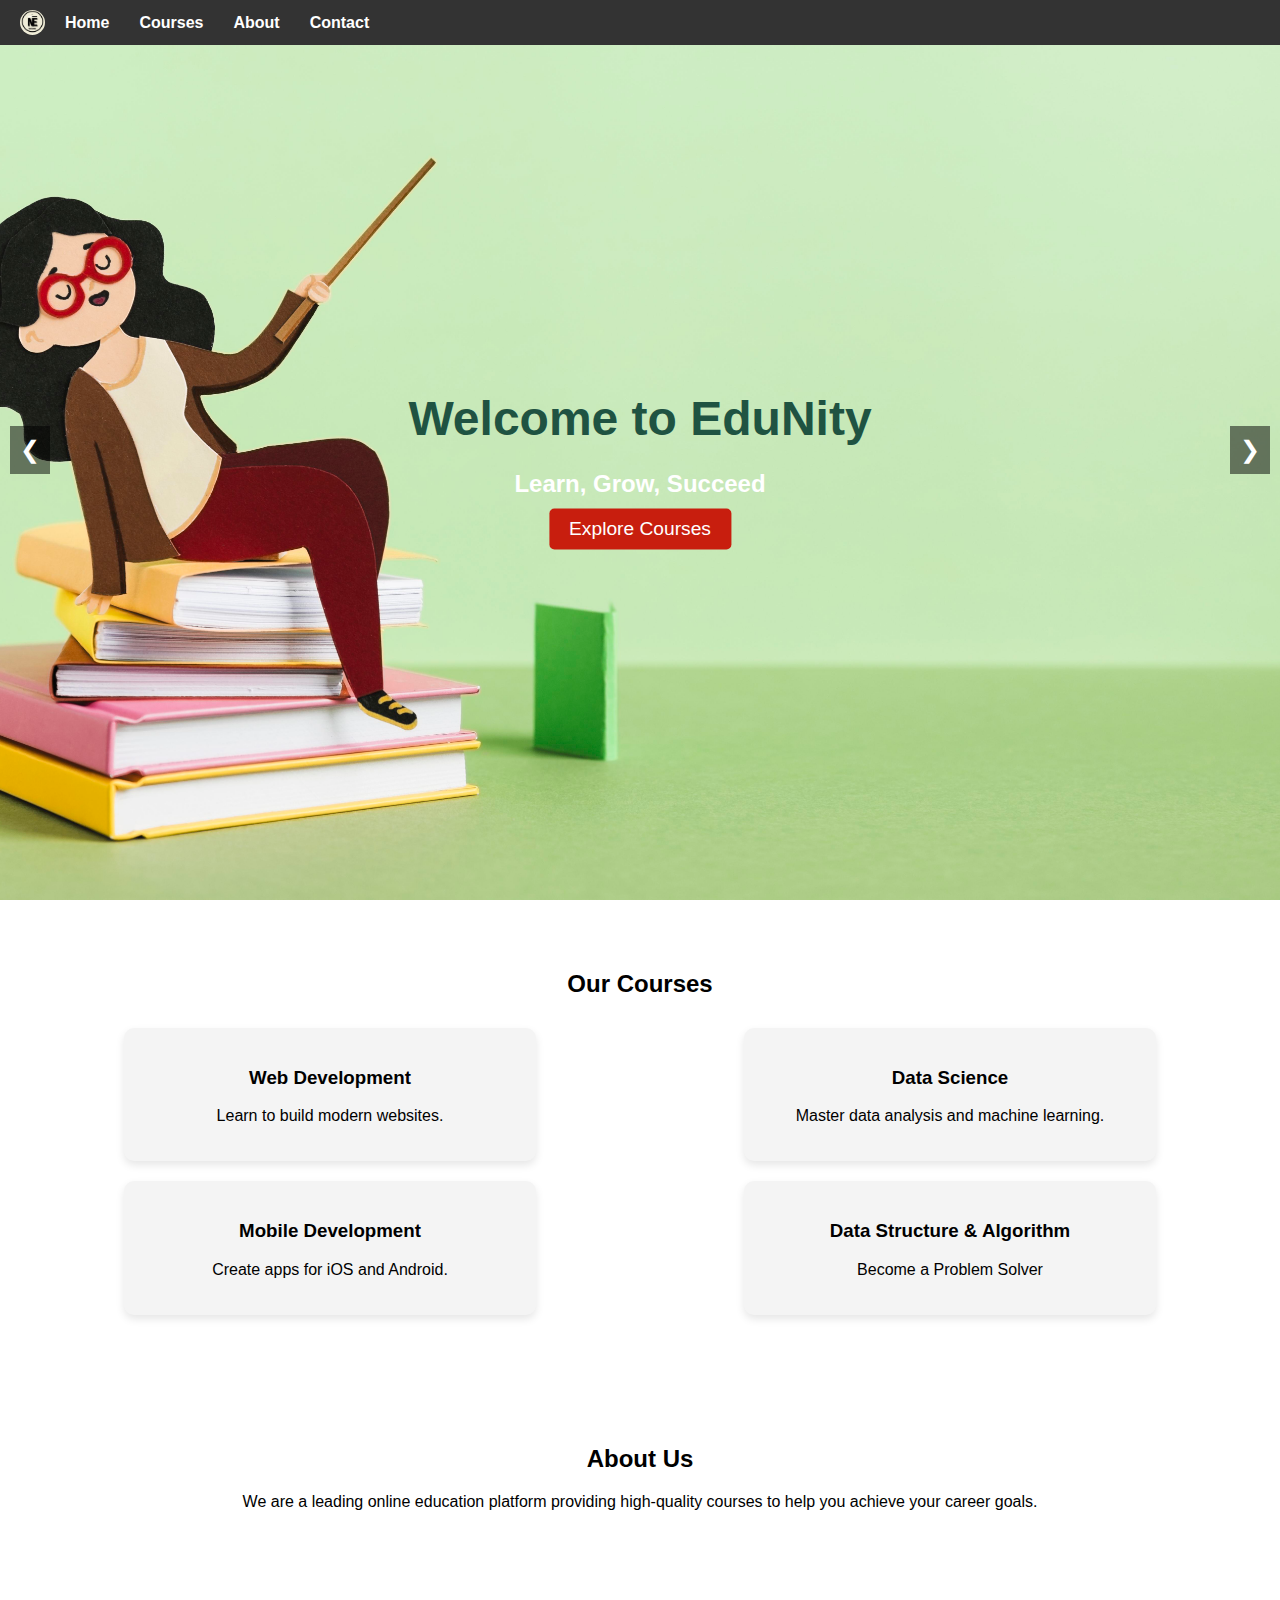
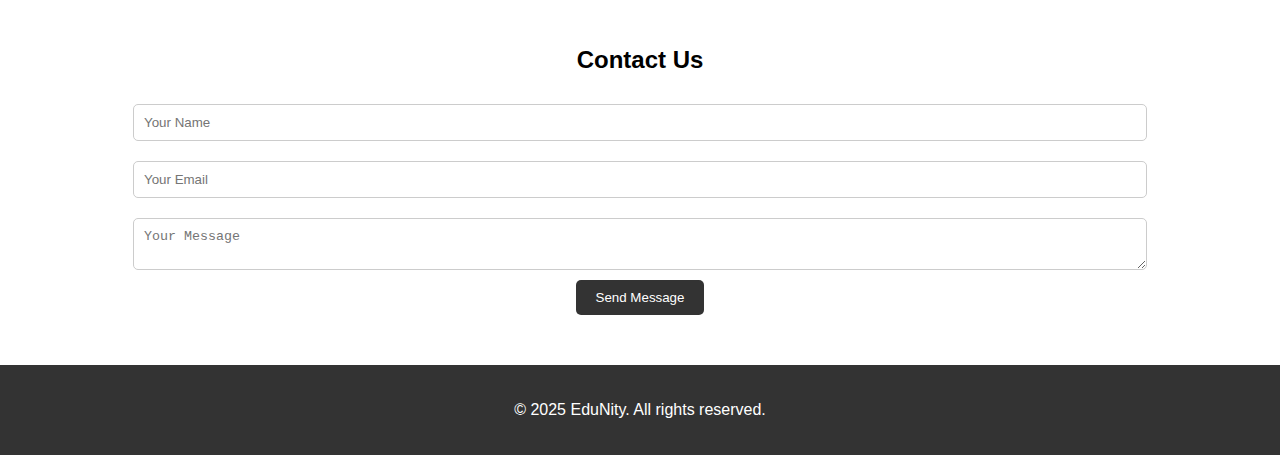
==== index.html @ 4e59dcf2 "Added all of the files" ====
<!DOCTYPE html>
<html lang="en">
<head>
    <meta charset="UTF-8">
    <meta name="viewport" content="width=device-width, initial-scale=1.0">
    <title>EduNity</title>
    <link rel="stylesheet" href="style.css">
</head>
<body>
    <header>
        <nav>
            <img src="Untitled-1 (2).png" id="logo">
            <ul class="nav-links">
                <li><a href="#home">Home</a></li>
                <li><a href="#courses">Courses</a></li>
                <li><a href="#about">About</a></li>
                <li><a href="#contact">Contact</a></li>
            </ul>
            <div class="menu-toggle" id="mobile-menu">
                <span class="bar"></span>
                <span class="bar"></span>
                <span class="bar"></span>
            </div>
        </nav>
    </header>

    <section id="home" class="hero">
        <div class="carousel">
            <div class="carousel-inner">
                <div class="carousel-item active">
                    <img src="front-view-education-day-concept.jpg" alt="Slide 1">
                </div>
                <div class="carousel-item">
                    <img src="front-view-education-day-concept.jpg" alt="Slide 2">
                </div>
                <div class="carousel-item">
                    <img src="front-view-education-day-concept.jpg" alt="Slide 3">
                </div>
            </div>
            <button class="carousel-control prev" onclick="prevSlide()">&#10094;</button>
            <button class="carousel-control next" onclick="nextSlide()">&#10095;</button>
        </div>
        <div class="hero-content">
            <h1>Welcome to EduNity</h1>
            <p>Learn, Grow, Succeed</p>
            <a href="#courses" class="cta">Explore Courses</a>
        </div>
    </section>

    <section id="courses" class="courses">
        <h2>Our Courses</h2>
        <div class="course-grid">
            <div class="course-card">
                <h3>Web Development</h3>
                <p>Learn to build modern websites.</p>
            </div>
            <div class="course-card">
                <h3>Data Science</h3>
                <p>Master data analysis and machine learning.</p>
            </div>
            <div class="course-card">
                <h3>Mobile Development</h3>
                <p>Create apps for iOS and Android.</p>
            </div>
            <div class="course-card">
                <h3>Data Structure & Algorithm</h3>
                <p>Become a Problem Solver</p>
            </div>
        </div>
    </section>

    <section id="about" class="about">
        <h2>About Us</h2>
        <p>We are a leading online education platform providing high-quality courses to help you achieve your career goals.</p>
    </section>

    <section id="contact" class="contact">
        <h2>Contact Us</h2>
        <form id="contact-form">
            <input type="text" id="name" placeholder="Your Name" required>
            <input type="email" id="email" placeholder="Your Email" required>
            <textarea id="message" placeholder="Your Message" required></textarea>
            <button type="submit">Send Message</button>
        </form>
    </section>

    <footer>
        <p>&copy; 2025 EduNity. All rights reserved.</p>
    </footer>

    <script src="script.js"></script>
</body>
</html>
---- style.css ----
/* General Styles */
body {
    font-family: Arial, sans-serif;
    margin: 0  ;
    padding: 0;
    box-sizing: border-box;
}

header {
    background: #333;
    color: #fff;
    padding: 10px 20px;
    width: 100vw;
    display: flex;
    justify-content: space-between;
    align-items: center;
    position: fixed;
    z-index: 10;
}
nav{
    display: flex;
    align-items: center;
}

#logo {
    height:25px;
    width: 25px;
    border-radius: 50%;
    margin-right: 20px;
}
nav ul {
    list-style: none;
    display: flex;
    align-items: center;
    margin: 0;
    padding: 0;
}

nav ul li {
    margin-right: 30px;
}

nav ul li a {
    color: #fff;
    text-decoration: none;
    font-weight: bold;
    transition: transform 0.3s ease;
}
nav ul li a:hover{
    color: #ccc;
}

.menu-toggle {
    display: none;
    flex-direction: column;
    cursor: pointer;
}

.menu-toggle .bar {
    height: 3px;
    width: 25px;
    background-color: #fff;
    margin: 4px 0;
}
/* Carousel Styles */
.carousel {
    position: relative;
    width: 100%;
    height: 100vh;
    overflow: hidden;
    z-index: 5;
}

.carousel-inner {
    display: flex;
    transition: transform 0.5s ease-in-out;
}

.carousel-item {
    min-width: 100%;
    box-sizing: border-box;
}

.carousel-item img {
    width: 100%;
    height: 100vh;
    object-fit: cover;
}

.carousel-control {
    position: absolute;
    top: 50%;
    transform: translateY(-50%);
    background-color: rgba(0, 0, 0, 0.5);
    color: white;
    border: none;
    padding: 10px;
    cursor: pointer;
    font-size: 24px;
    z-index: 10;
}

.carousel-control.prev {
    left: 10px;
}

.carousel-control.next {
    right: 10px;
}

.hero-content {
    position: absolute;
    top: 50%;
    left: 50%;
    transform: translate(-50%, -50%);
    text-align: center;
    color: white;
    z-index: 5;
}

.hero {
    background: url('https://via.placeholder.com/1500') no-repeat center center/cover;
    height: 100vh;
    display: flex;
    justify-content: center;
    align-items: center;
    color: #fff;
    text-align: center;
}

.hero-content h1 {
    font-size: 3rem;
    margin-bottom: 10px;
    color: rgb(31, 83, 66);
    font-weight: 900;
}

.hero-content p {
    font-size: 1.5rem;
    margin-bottom: 20px;
    font-weight: 900;
}

.cta {
    background: #c81e0e;
    color: #fff;
    padding: 10px 20px;
    text-decoration: none;
    border-radius: 5px;
    font-size: 1.2rem;
}

.cta:hover{
    background: rgb(179, 2, 2);
}

.courses {
    padding: 50px 20px;
    text-align: center;
}

.course-grid {
    display: flex;
    justify-content: space-around;
    flex-wrap: wrap;
}

.course-card {
    background: #f4f4f4;
    padding: 20px;
    margin: 10px;
    border-radius: 10px;
    width: 30%;
    box-shadow: 0 4px 8px rgba(0, 0, 0, 0.1);
    transition: transform 0.3s ease;
}

.course-card:hover {
    transform: translateY(-10px);
}

.about, .contact {
    padding: 50px 20px;
    text-align: center;
}

.contact form {
    display: flex;
    flex-direction: column;
    align-items: center;
}

.contact form input, .contact form textarea {
    width: 80%;
    padding: 10px;
    margin: 10px 0;
    border: 1px solid #ccc;
    border-radius: 5px;
}

.contact form button {
    background: #333;
    color: #fff;
    padding: 10px 20px;
    border: none;
    border-radius: 5px;
    cursor: pointer;
}

.contact form button:hover{
    background: #101010;
}

footer {
    background: #333;
    color: #fff;
    text-align: center;
    padding: 20px;
}

/* Responsive Styles */
@media (max-width: 768px) {
    .menu-toggle {
        display: flex;
    }

    .nav-links {
        display: none;
        flex-direction: column;
        width: 100%;
    }

    .nav-links.active {
        display: flex;
    }

    .course-card {
        width: 100%;
    }
}
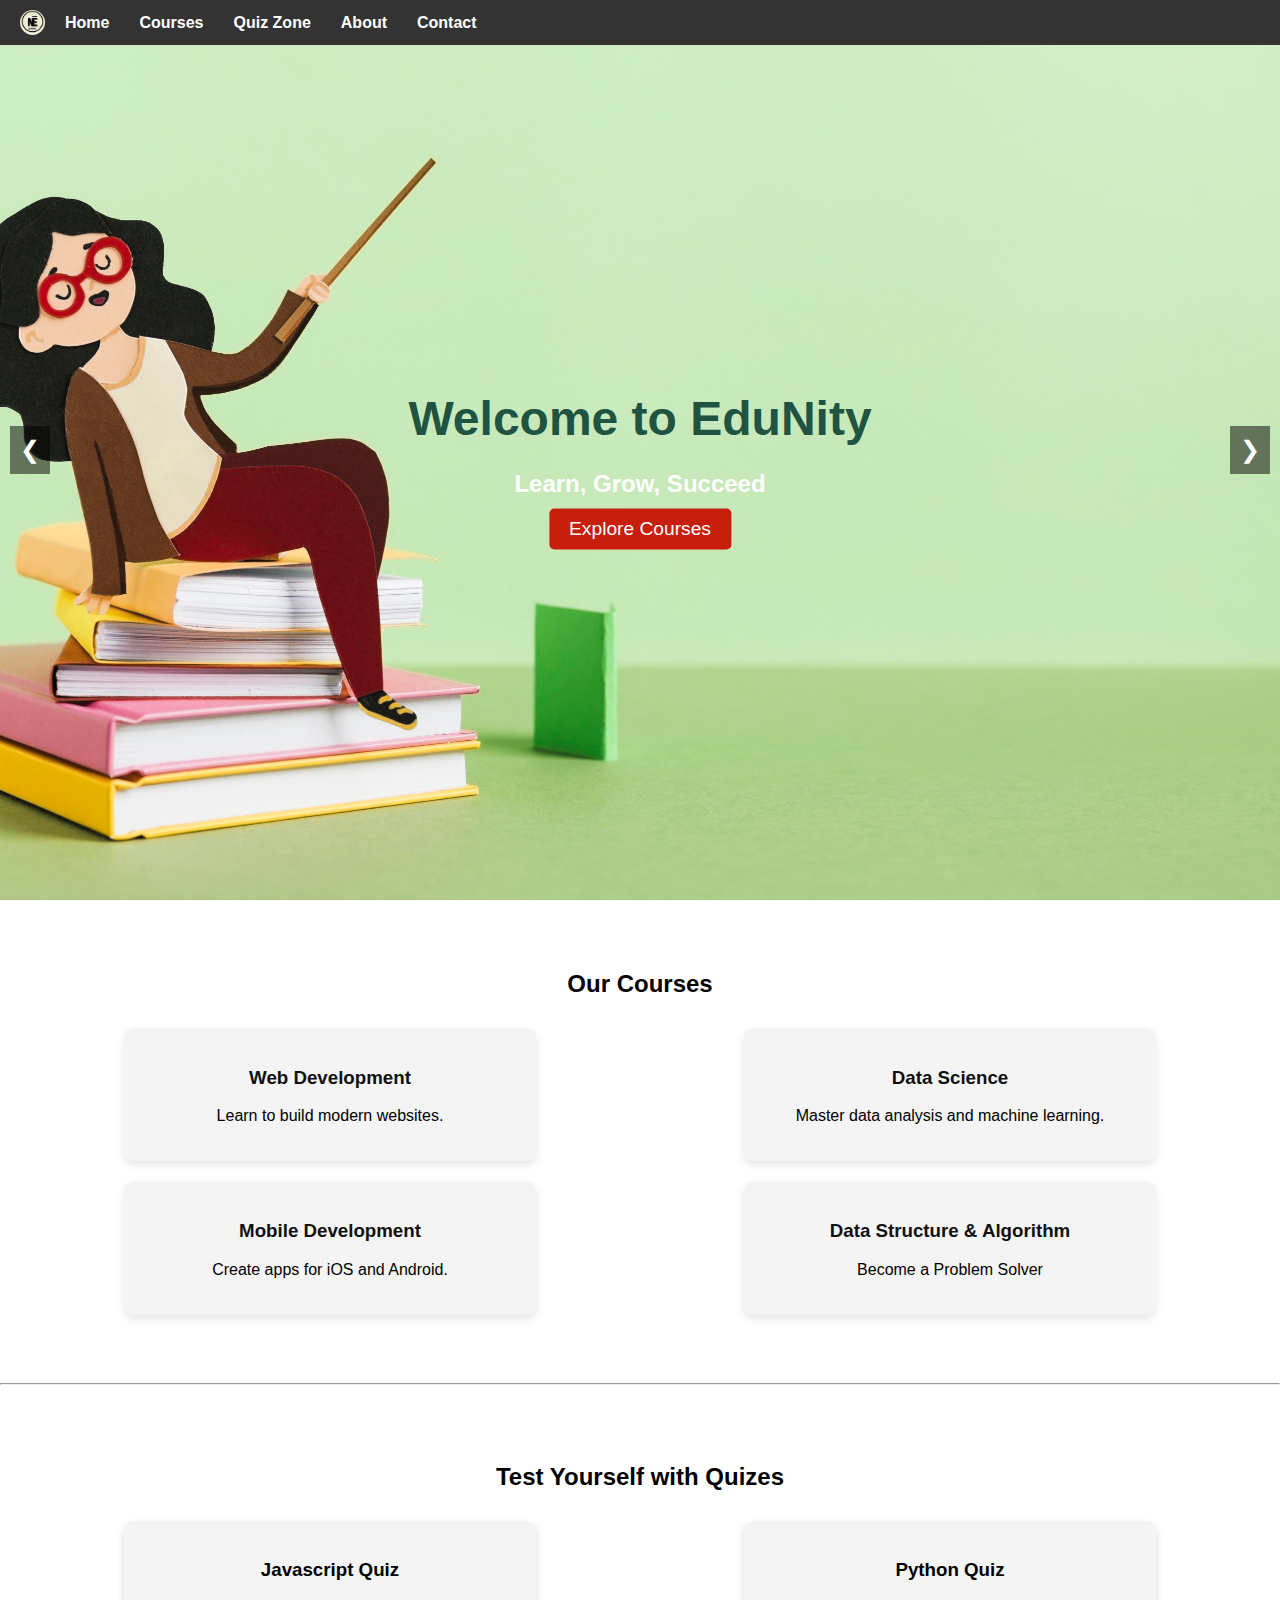
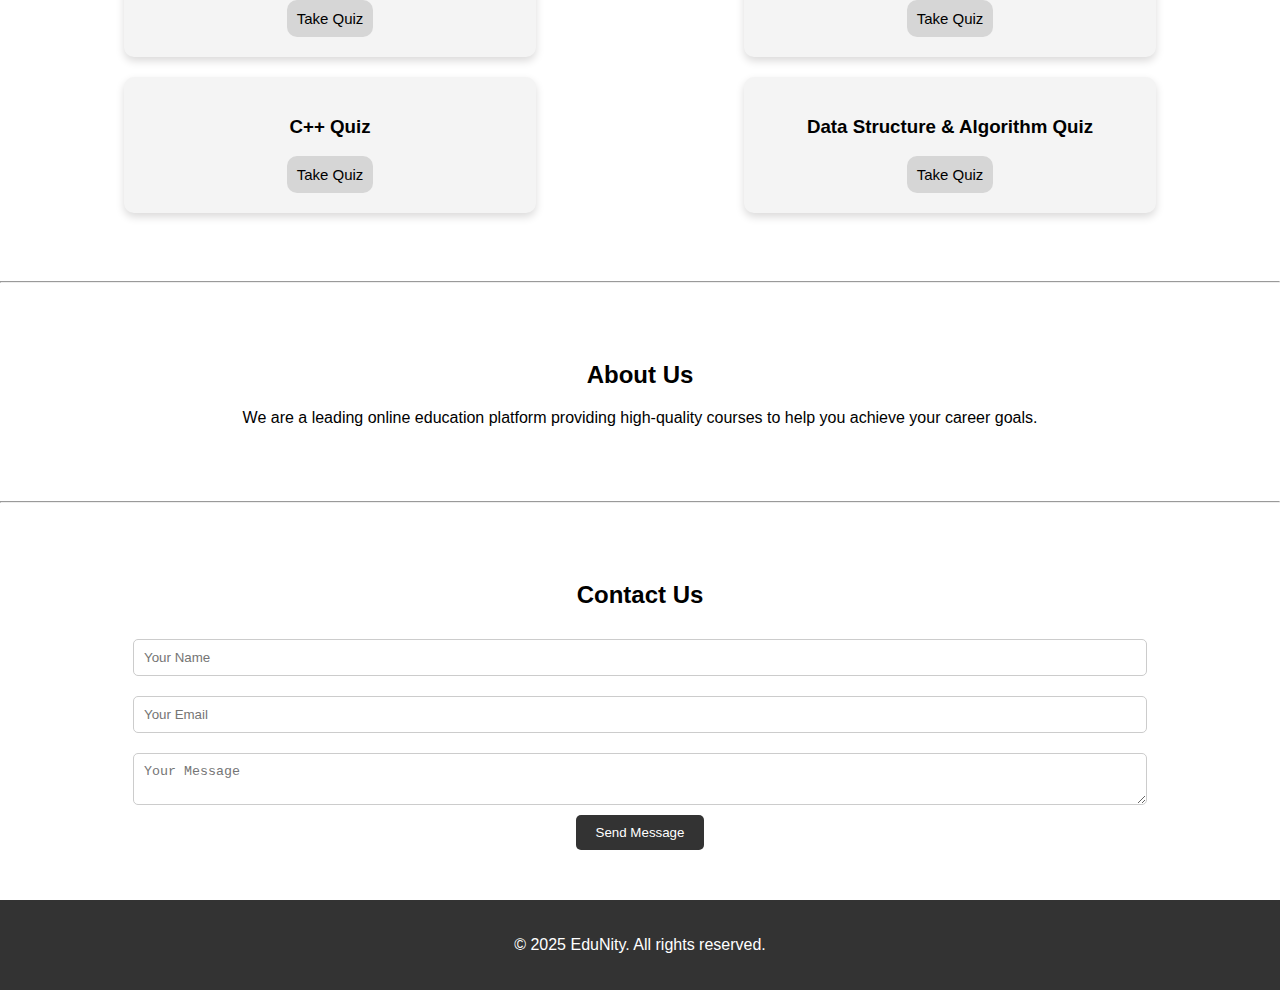
==== commit 39d2b242: "all of the files are added" ====
--- a/index.html
+++ b/index.html
@@ -9,12 +9,14 @@
 <body>
     <header>
         <nav>
-            <img src="Untitled-1 (2).png" id="logo">
+            <img src="images\Untitled-1 (2).png" id="logo">
             <ul class="nav-links">
                 <li><a href="#home">Home</a></li>
                 <li><a href="#courses">Courses</a></li>
+                <li><a href="#quizes">Quiz Zone</a></li>
                 <li><a href="#about">About</a></li>
                 <li><a href="#contact">Contact</a></li>
+                
             </ul>
             <div class="menu-toggle" id="mobile-menu">
                 <span class="bar"></span>
@@ -28,13 +30,13 @@
         <div class="carousel">
             <div class="carousel-inner">
                 <div class="carousel-item active">
-                    <img src="front-view-education-day-concept.jpg" alt="Slide 1">
+                    <img src="images\front-view-education-day-concept.jpg" alt="Slide 1">
                 </div>
                 <div class="carousel-item">
-                    <img src="front-view-education-day-concept.jpg" alt="Slide 2">
+                    <img src="images\front-view-education-day-concept.jpg" alt="Slide 2">
                 </div>
                 <div class="carousel-item">
-                    <img src="front-view-education-day-concept.jpg" alt="Slide 3">
+                    <img src="images\front-view-education-day-concept.jpg" alt="Slide 3">
                 </div>
             </div>
             <button class="carousel-control prev" onclick="prevSlide()">&#10094;</button>
@@ -46,34 +48,60 @@
             <a href="#courses" class="cta">Explore Courses</a>
         </div>
     </section>
-
     <section id="courses" class="courses">
         <h2>Our Courses</h2>
         <div class="course-grid">
             <div class="course-card">
-                <h3>Web Development</h3>
+                <a href="wdcourse" class="course-link"><h3>Web Development</h3></a>
                 <p>Learn to build modern websites.</p>
             </div>
             <div class="course-card">
-                <h3>Data Science</h3>
+                <a href="dscourse" class="course-link"><h3>Data Science</h3></a>
                 <p>Master data analysis and machine learning.</p>
             </div>
             <div class="course-card">
-                <h3>Mobile Development</h3>
+                <a href="mdcourse" class="course-link"><h3>Mobile Development</h3></a>
                 <p>Create apps for iOS and Android.</p>
             </div>
             <div class="course-card">
-                <h3>Data Structure & Algorithm</h3>
+                <a href="dsacourse" class="course-link"><h3>Data Structure & Algorithm</h3></a>
                 <p>Become a Problem Solver</p>
             </div>
         </div>
     </section>
 
+<hr>
+    <section id="quizes" class="quizes">
+        <h2 id="heading">Test Yourself with Quizes</h2>
+        <div class="quizes-grid">
+            <div class="quizes-card">
+                <h3>Javascript Quiz</h3>
+                <a href="quizes\jsquiz\jsq.html"><button class="btn" id="jsBtn">Take Quiz</button></a>
+                
+            </div>
+            <div class="quizes-card">
+                <h3>Python Quiz</h3>
+                <a href="quizes\pyquiz\pyq.html"><button class="btn" id="pyBtn">Take Quiz</button></a>
+                
+            </div>
+            <div class="quizes-card">
+                <h3>C++ Quiz</h3>
+                <a href="quizes\cppquiz\cppq.html"><button class="btn" id="cppBtn">Take Quiz</button></a>
+                
+            </div>
+            <div class="quizes-card">
+                <h3>Data Structure & Algorithm Quiz</h3>
+                <a href="quizes\dsaquiz\dsaq.html"><button class="btn" id="dsaBtn">Take Quiz</button></a>
+                
+            </div>
+        </div>
+    </section>
+<hr>
     <section id="about" class="about">
         <h2>About Us</h2>
         <p>We are a leading online education platform providing high-quality courses to help you achieve your career goals.</p>
     </section>
-
+<hr>
     <section id="contact" class="contact">
         <h2>Contact Us</h2>
         <form id="contact-form">
--- a/style.css
+++ b/style.css
@@ -13,13 +13,13 @@
     width: 100vw;
     display: flex;
     justify-content: space-between;
-    align-items: center;
     position: fixed;
     z-index: 10;
 }
 nav{
     display: flex;
     align-items: center;
+    width: 90vw;
 }
 
 #logo {
@@ -154,6 +154,11 @@
     background: rgb(179, 2, 2);
 }
 
+
+h2{
+    font-weight: 600;
+}
+
 .courses {
     padding: 50px 20px;
     text-align: center;
@@ -179,6 +184,52 @@
     transform: translateY(-10px);
 }
 
+.course-link{
+    color: #101010;
+    text-decoration: none;
+
+}
+
+
+.quizes {
+    padding: 50px 20px;
+    text-align: center;
+}
+
+.quizes-grid {
+    display: flex;
+    justify-content: space-around;
+    flex-wrap: wrap;
+}
+
+.quizes-card {
+    background: #f4f4f4;
+    padding: 20px;
+    margin:10px;
+    border-radius: 10px;
+    width: 30%;
+    box-shadow: 0 4px 8px rgb(219, 218, 218);
+    transition: transform 0.3s ease;
+}
+
+.quizes-card:hover {
+    transform: translateY(-10px)
+}
+
+.btn{
+    font-size: 15px;
+    background: rgb(214, 214, 214);
+    padding: 10px;
+    border: none;
+    border-radius: 10px;
+    cursor: pointer;
+}
+
+.btn:hover{
+    background: rgb(196, 196, 196);
+}
+
+
 .about, .contact {
     padding: 50px 20px;
     text-align: center;
@@ -220,6 +271,8 @@
 
 /* Responsive Styles */
 @media (max-width: 768px) {
+    
+
     .menu-toggle {
         display: flex;
     }
@@ -237,4 +290,7 @@
     .course-card {
         width: 100%;
     }
-}+    .quizes-card {
+        width: 100%;
+    }
+}
